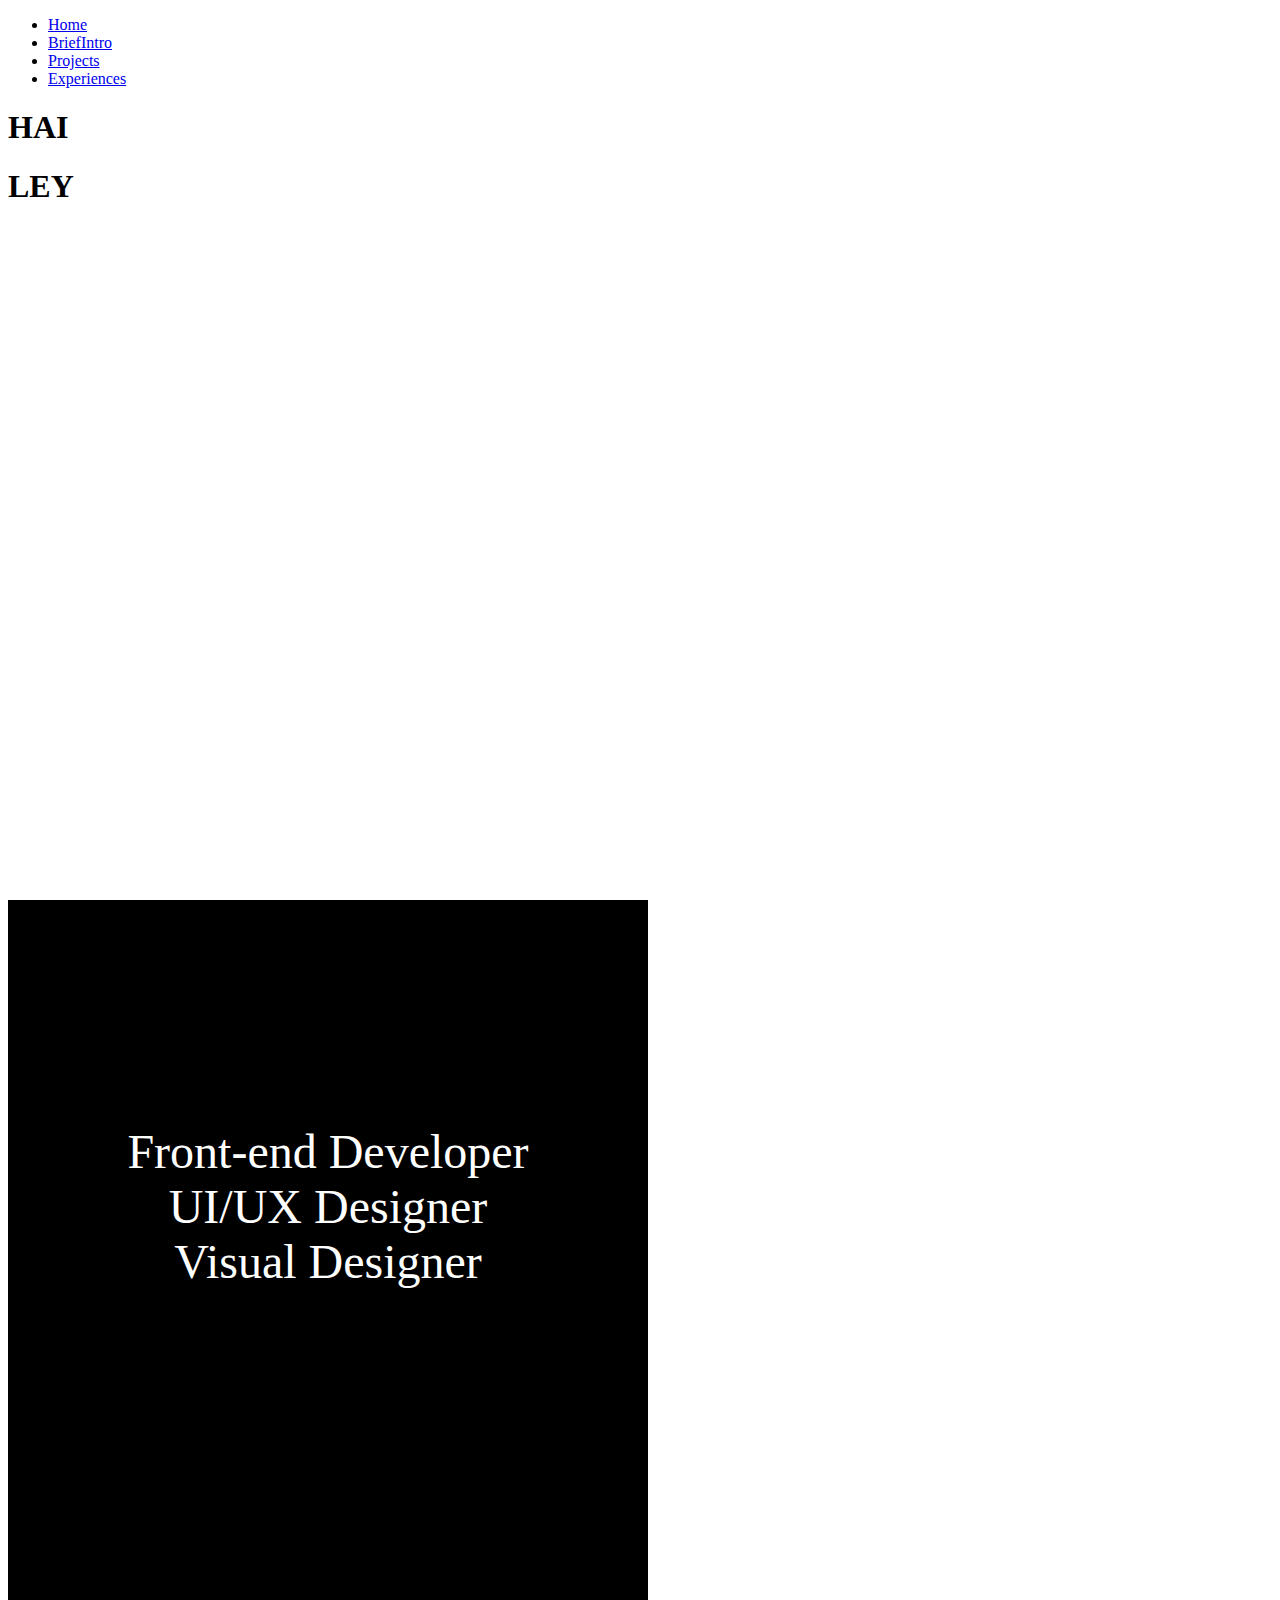
==== haileyweb.html @ f3cead24 "new" ====
<!DOCTYPE html>
<html>
<head>
    <meta charset="utf-8" />
    <meta http-equiv="X-UA-Compatible" content="IE=edge">
    <title>Hailey</title>
    <meta name="viewport" content="width=device-width, initial-scale=1">
    <link href="https://fonts.googleapis.com/css?family=Abril+Fatface|Raleway" rel="stylesheet">
    <script src="https://ajax.googleapis.com/ajax/libs/jquery/3.2.1/jquery.min.js"></script>
    <link rel="stylesheet" type="text/css" media="screen" href="main.scss" />
    <script src="main.js"></script>
</head>
<body>
    <div id="hamburger" class="collap">
        <span class="bar"></span>
        <span class="bar"></span>
        <span class="bar"></span>
        <nav class="navigate">
            <ul>
                <li><a href="#home">Home</a></li>
                <li><a href="#intro">BriefIntro</a></li>
                <li><a href="#projects">Projects</a></li>
                <li><a href="#experiences">Experiences</a></li>
            </ul>
        </nav>
    </div>
    <div id="pad">
        <div id="home" class="lefthalf" style="" onscroll="scrollfn1()">
            <h1>HAI</h1>
            <div id="left2" class="lefthalf-2" style="background-color:white;position:absolute;width:50%;height:100%;top:100%;">
            <p id="left2p" style="text-align:center;font-size:300%;width:80%;margin:0 auto;margin-top:30%;">University of Waterloo<br><br>Computational Math Major<br>Statistics Major<br>Computer Science Minor<br></p>
            </div>
            <div id="projects" class="lefthalf-3" style="background-color:black;position:absolute;width:50%;height:100%;top:200%;">
                <p style="text-align:center;font-size:300%;width:80%;margin:0 auto;margin-top:30%;">University of Waterloo<br><br>Computational Math Major<br>Statistics Major<br>Computer Science Minor<br></p>
            </div>
        </div>
        
        <div class="righthalf" style="">
            <h1>LEY</h1>
            <div id="right2" class="righthalf-2" style="background-color:black;position:absolute;width:50%;height:100%;top:100%;">
                    <p id="right2p" style="text-align:center;font-size:300%;width:80%;margin:0 auto;margin-top:35%;color:white;">Front-end Developer<br>
                    UI/UX Designer<br>Visual Designer</p>
            </div>
            <div id="right3" class="righthalf-3" style="background-color:white;position:absolute;width:50%;height:100%;top:200%;">
                    <p style="text-align:center;font-size:300%;width:80%;margin:0 auto;margin-top:35%;color:white;">Front-end Developer<br>
                    UI/UX Designer<br>Visual Designer</p>
            </div>
        </div>
    </div>
<script>
   window.onscroll = function(){
        scrollfn2()
       };

   function scrollfn2() {
       var topWindow = $(window).scrollTop();
       if (topWindow == (1006/1080) * screen.height){
        document.getElementById("left2p").style.position = "fixed";
        document.getElementById("right2p").style.position = "fixed";
       }
   }

   $('.collap').click( function() {
  
     $(this).toggleClass('expand');
    
    })
</script>
</body>
</html>
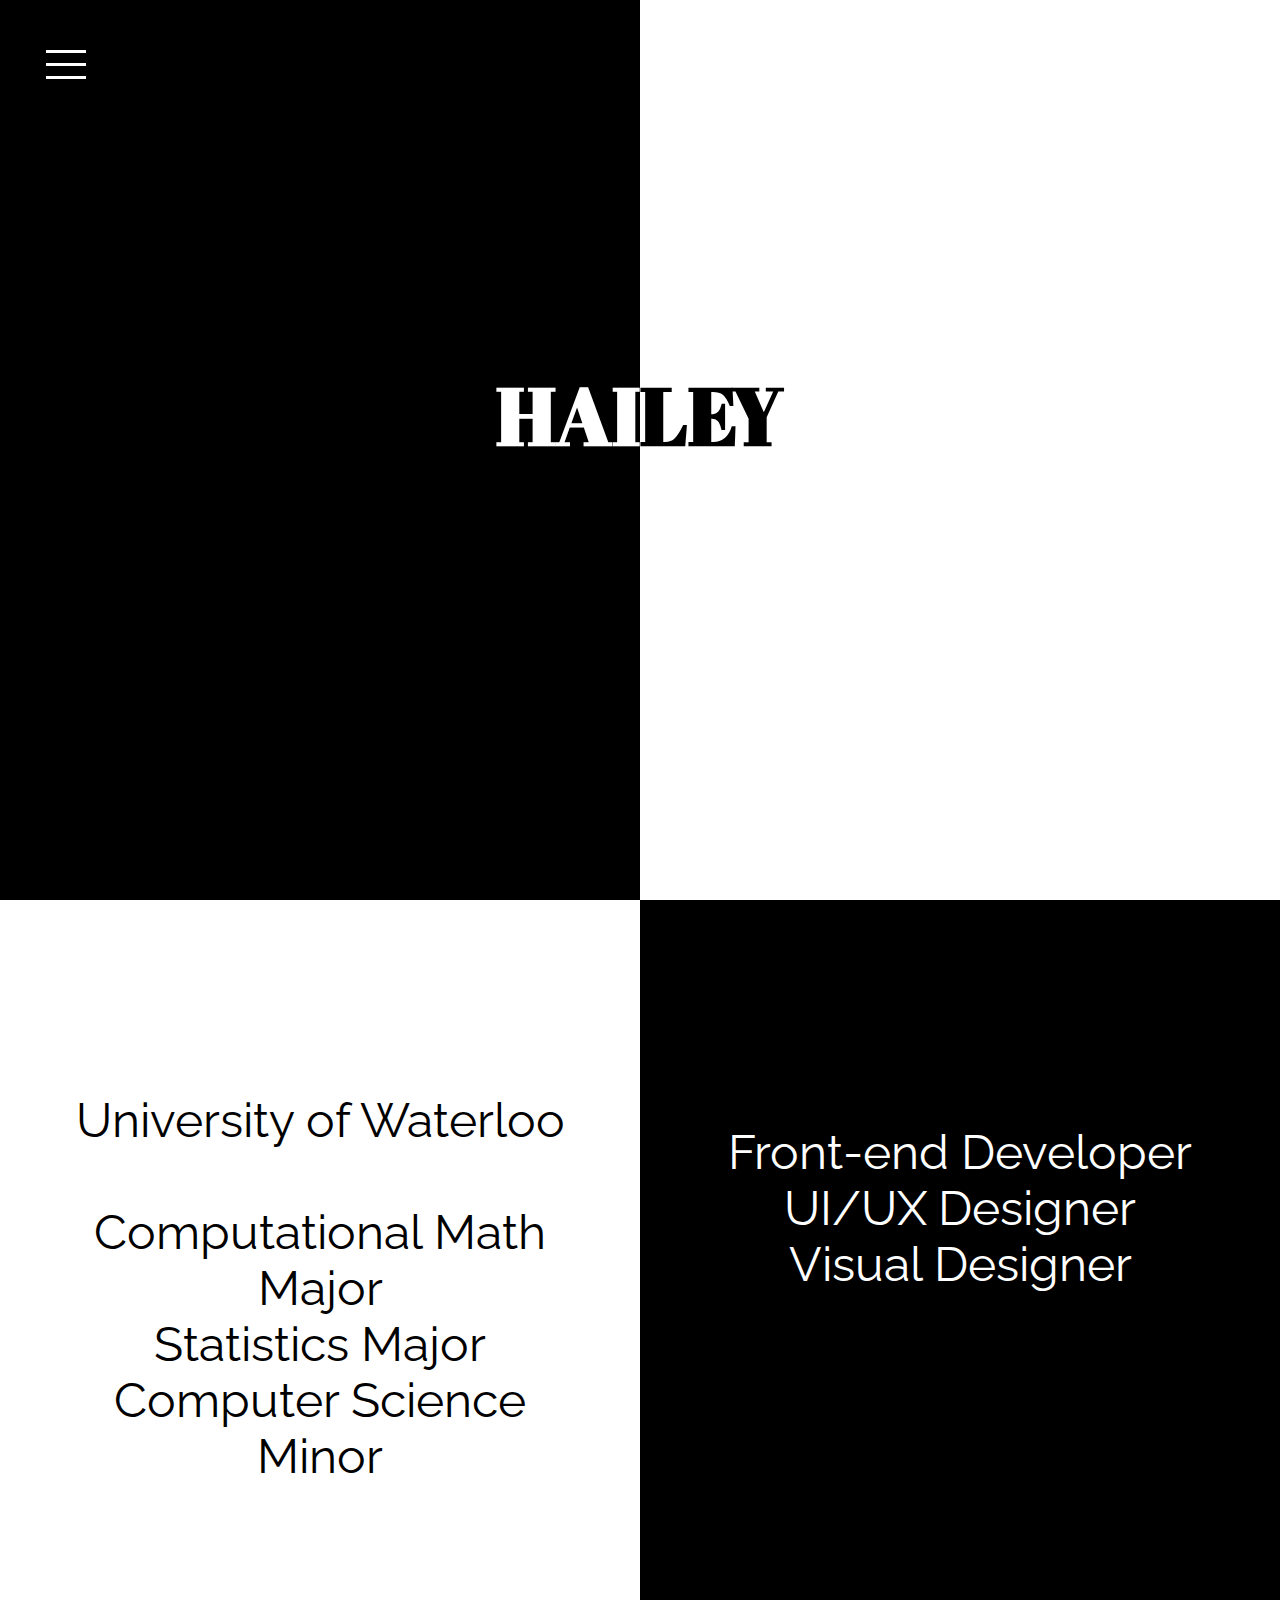
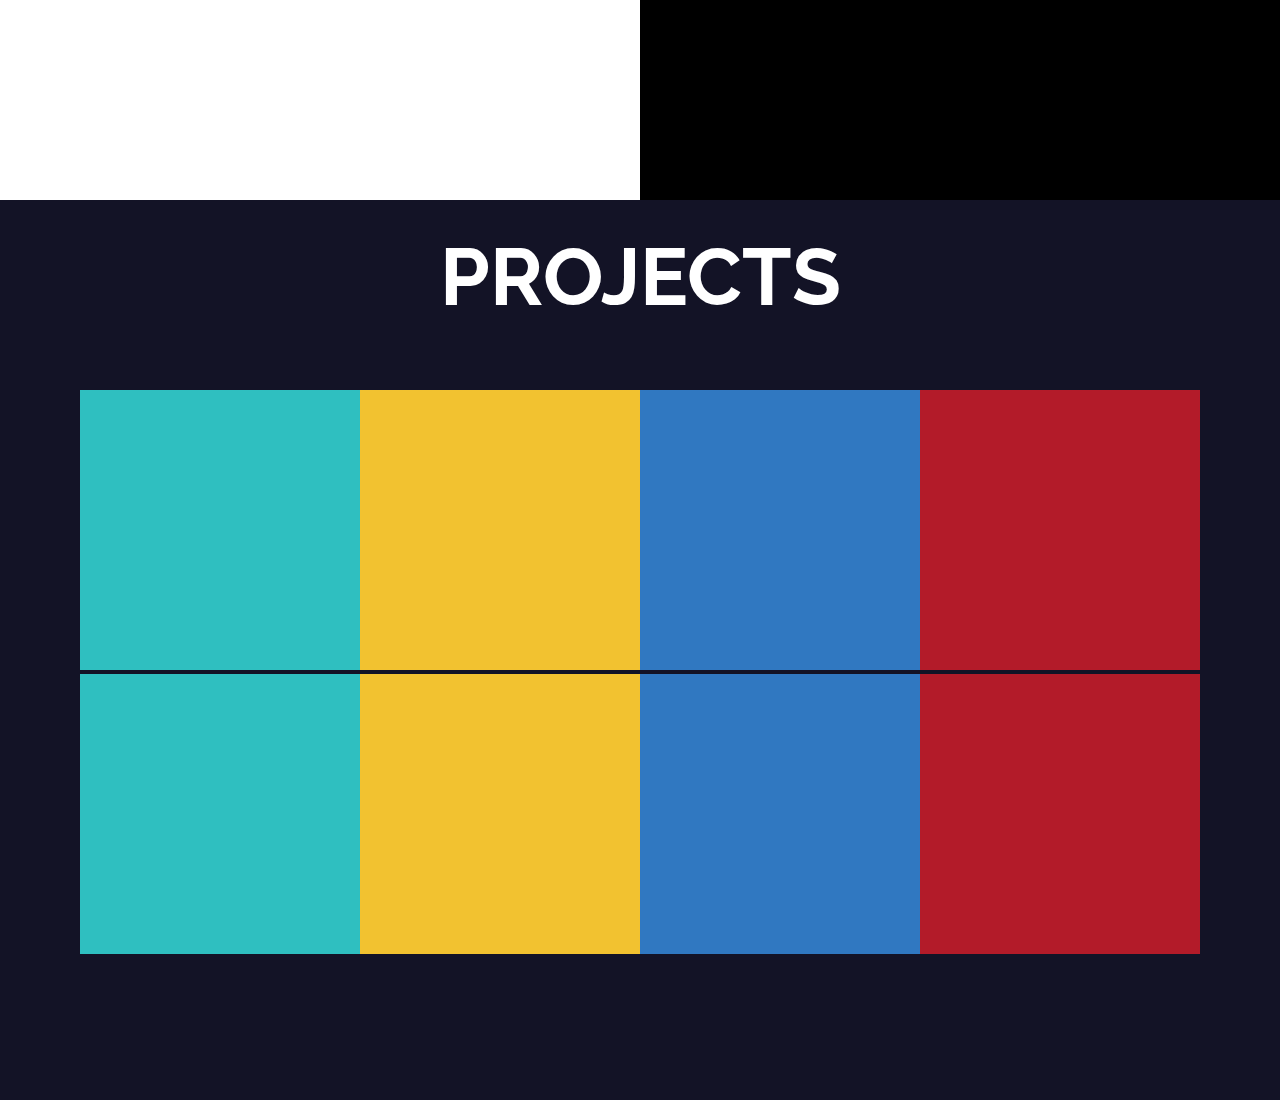
==== commit 755bb6d9: "new" ====
--- a/haileyweb.html
+++ b/haileyweb.html
@@ -1,5 +1,6 @@
 <!DOCTYPE html>
 <html>
+
 <head>
     <meta charset="utf-8" />
     <meta http-equiv="X-UA-Compatible" content="IE=edge">
@@ -7,9 +8,10 @@
     <meta name="viewport" content="width=device-width, initial-scale=1">
     <link href="https://fonts.googleapis.com/css?family=Abril+Fatface|Raleway" rel="stylesheet">
     <script src="https://ajax.googleapis.com/ajax/libs/jquery/3.2.1/jquery.min.js"></script>
-    <link rel="stylesheet" type="text/css" media="screen" href="main.scss" />
+    <link rel="stylesheet" type="text/css" media="screen" href="main.css" />
     <script src="main.js"></script>
 </head>
+
 <body>
     <div id="hamburger" class="collap">
         <span class="bar"></span>
@@ -17,38 +19,82 @@
         <span class="bar"></span>
         <nav class="navigate">
             <ul>
-                <li><a href="#home">Home</a></li>
-                <li><a href="#intro">BriefIntro</a></li>
-                <li><a href="#projects">Projects</a></li>
-                <li><a href="#experiences">Experiences</a></li>
+                <li>
+                    <a href="#home">Home</a>
+                </li>
+                <li>
+                    <a href="#intro">BriefIntro</a>
+                </li>
+                <li>
+                    <a href="#projects">Projects</a>
+                </li>
+                <li>
+                    <a href="#experiences">Experiences</a>
+                </li>
             </ul>
         </nav>
     </div>
     <div id="pad">
-        <div id="home" class="lefthalf" style="" onscroll="scrollfn1()">
-            <h1>HAI</h1>
-            <div id="left2" class="lefthalf-2" style="background-color:white;position:absolute;width:50%;height:100%;top:100%;">
-            <p id="left2p" style="text-align:center;font-size:300%;width:80%;margin:0 auto;margin-top:30%;">University of Waterloo<br><br>Computational Math Major<br>Statistics Major<br>Computer Science Minor<br></p>
+        <section id="home">
+            <div class="home-left">
+                <h1>HAI</h1>
             </div>
-            <div id="projects" class="lefthalf-3" style="background-color:black;position:absolute;width:50%;height:100%;top:200%;">
-                <p style="text-align:center;font-size:300%;width:80%;margin:0 auto;margin-top:30%;">University of Waterloo<br><br>Computational Math Major<br>Statistics Major<br>Computer Science Minor<br></p>
+
+            <div class="home-right">
+                <h1>LEY</h1>
             </div>
-        </div>
-        
-        <div class="righthalf" style="">
-            <h1>LEY</h1>
-            <div id="right2" class="righthalf-2" style="background-color:black;position:absolute;width:50%;height:100%;top:100%;">
-                    <p id="right2p" style="text-align:center;font-size:300%;width:80%;margin:0 auto;margin-top:35%;color:white;">Front-end Developer<br>
-                    UI/UX Designer<br>Visual Designer</p>
+        </section>
+        <section id="intro">
+            <div class="intro-left">
+                <p id="left2p" style="text-align:center;font-size:300%;width:80%;margin:0 auto;margin-top:30%;">University of Waterloo
+                    <br>
+                    <br>Computational Math Major
+                    <br>Statistics Major
+                    <br>Computer Science Minor
+                    <br>
+                </p>
             </div>
-            <div id="right3" class="righthalf-3" style="background-color:white;position:absolute;width:50%;height:100%;top:200%;">
-                    <p style="text-align:center;font-size:300%;width:80%;margin:0 auto;margin-top:35%;color:white;">Front-end Developer<br>
-                    UI/UX Designer<br>Visual Designer</p>
+
+            <div class="intro-right">
+                <p id="right2p" style="text-align:center;font-size:300%;width:80%;margin:0 auto;margin-top:35%;color:white;">Front-end Developer
+                    <br> UI/UX Designer
+                    <br>Visual Designer</p>
             </div>
-        </div>
+        </section>
+        <section id="projects">
+            <h2 class="title">PROJECTS</h2>
+            <div class="plist">
+                <div class="project proj1">
+
+                </div>
+                <div class="project proj2">
+
+                </div>
+                <div class="project proj3">
+
+                </div>
+                <div class="project proj4">
+
+                </div>
+            </div>
+            <div class="plist">
+                <div class="project proj1">
+
+                </div>
+                <div class="project proj2">
+
+                </div>
+                <div class="project proj3">
+
+                </div>
+                <div class="project proj4">
+
+                </div>
+            </div>
+        </section>
     </div>
-<script>
-   window.onscroll = function(){
+    <script>
+  /* window.onscroll = function(){
         scrollfn2()
        };
 
@@ -64,7 +110,8 @@
   
      $(this).toggleClass('expand');
     
-    })
-</script>
+    })*/
+    </script>
 </body>
+
 </html>--- a/main.css
+++ b/main.css
@@ -0,0 +1,225 @@
+html {
+  font-family: "Raleway", sans-serif;
+  padding: 0;
+  margin: 0;
+  width: 100%;
+  height: 100%;
+}
+body {
+  padding: 0;
+  margin: 0;
+  width: 100%;
+  height: 100%;
+}
+h1 {
+  font-size: 500%;
+  font-family: "Abril Fatface", cursive;
+  margin: 0;
+  top: 40%;
+}
+section#home h1 {
+  position: absolute;
+}
+#pad {
+  width: 100%;
+  height: 100%;
+}
+
+/* home section */
+section#home {
+  display: block;
+  height: 100%;
+  width: 100%;
+}
+.home-left {
+  width: 50%;
+  height: 100%;
+  float: left;
+  background-color: black;
+  overflow: hidden;
+}
+.home-left h1 {
+  color: white;
+  right: 50%;
+}
+.home-right {
+  width: 50%;
+  height: 100%;
+  float: right;
+  background-color: white;
+  overflow: hidden;
+}
+.home-right h1 {
+  color: black;
+}
+/* introduction section */
+section#intro {
+  display: block;
+  height: 100%;
+  width: 100%;
+}
+.intro-right {
+  width: 50%;
+  height: 100%;
+  float: right;
+  background-color: black;
+  overflow: hidden;
+}
+.intro-right h1 {
+  color: white;
+  right: 50%;
+}
+.intro-left {
+  width: 50%;
+  height: 100%;
+  float: left;
+  background-color: white;
+  overflow: hidden;
+}
+.intro-left h1 {
+  color: black;
+}
+/* projects section */
+section#projects {
+  display: block;
+  height: 100%;
+  background-color: #131326;
+  overflow: hidden;
+  text-align: center;
+}
+
+section#projects h2 {
+  color: white;
+  font-family: "Raleway", sans-serif;
+  font-size: 80px;
+  margin-top: 30px;
+  display: inline-block;
+}
+div.project {
+  overflow: hidden;
+}
+div.project.proj1 {
+  width: 280px;
+  height: 280px;
+  float: left;
+  background-color: #2fbfc0;
+}
+div.project.proj2 {
+  width: 280px;
+  height: 280px;
+  float: left;
+  background-color: #f2c230;
+}
+div.project.proj3 {
+  width: 280px;
+  height: 280px;
+  float: left;
+  background-color: #3078c1;
+}
+div.project.proj4 {
+  width: 280px;
+  height: 280px;
+  float: left;
+  background-color: #b31b29;
+}
+.plist {
+  display: inline-block;
+}
+div.project.proj5 {
+  width: 280px;
+  height: 280px;
+  float: left;
+  background-color: #e84c2e;
+}
+div.project.proj6 {
+  width: 280px;
+  height: 280px;
+  float: left;
+  background-color: #f2c230;
+}
+div.project.proj7 {
+  width: 280px;
+  height: 280px;
+  float: left;
+  background-color: #3078c1;
+}
+div.project.proj8 {
+  width: 280px;
+  height: 280px;
+  float: left;
+  background-color: #b31b29;
+}
+/* experiences section */
+
+/* hamburger menu */
+#hamburger {
+  position: fixed;
+  top: 0;
+  left: 0;
+  bottom: 80%;
+  right: 85%;
+  cursor: pointer;
+  width: 100px;
+  height: 100px;
+  margin: auto;
+}
+.collap nav.navigate {
+  display: none;
+}
+.expand nav.navigate {
+  display: block;
+}
+.bar {
+  display: block;
+  width: 40%;
+  height: 3%;
+  margin-top: 10%;
+  background: white;
+  transition: 0.25s;
+  -webkit-transition: 0.25s;
+  -webkit-user-select: none;
+  -moz-user-select: none;
+  -ms-user-select: none;
+  user-select: none;
+}
+.expand .bar:nth-child(1) {
+  transform: translateY(10px) rotate(135deg);
+}
+.expand .bar:nth-child(2) {
+  opacity: 0;
+}
+.expand .bar:nth-child(3) {
+  transform: translateY(-10px) rotate(-135deg);
+}
+
+.expand nav {
+  position: fixed;
+  transition: all 0.25s;
+  text-align: center;
+  height: 100%;
+  width: 100%;
+  top: 0;
+  left: 0;
+  background-color: black;
+  ul {
+    transition: all 0s;
+    position: relative;
+    left: 0;
+    z-index: 2;
+  }
+  a {
+    transition: all 0.15s;
+    text-decoration: none;
+    font-size: 2em;
+    padding: 5px;
+    color: #fff;
+    display: block;
+    &:hover {
+      background-color: rgba(white, 0.8);
+      transition: all 0.15s;
+      letter-spacing: 2px;
+      color: #333;
+      border: 1px solid rgba(255, 255, 255, 0.15);
+    }
+  }
+}
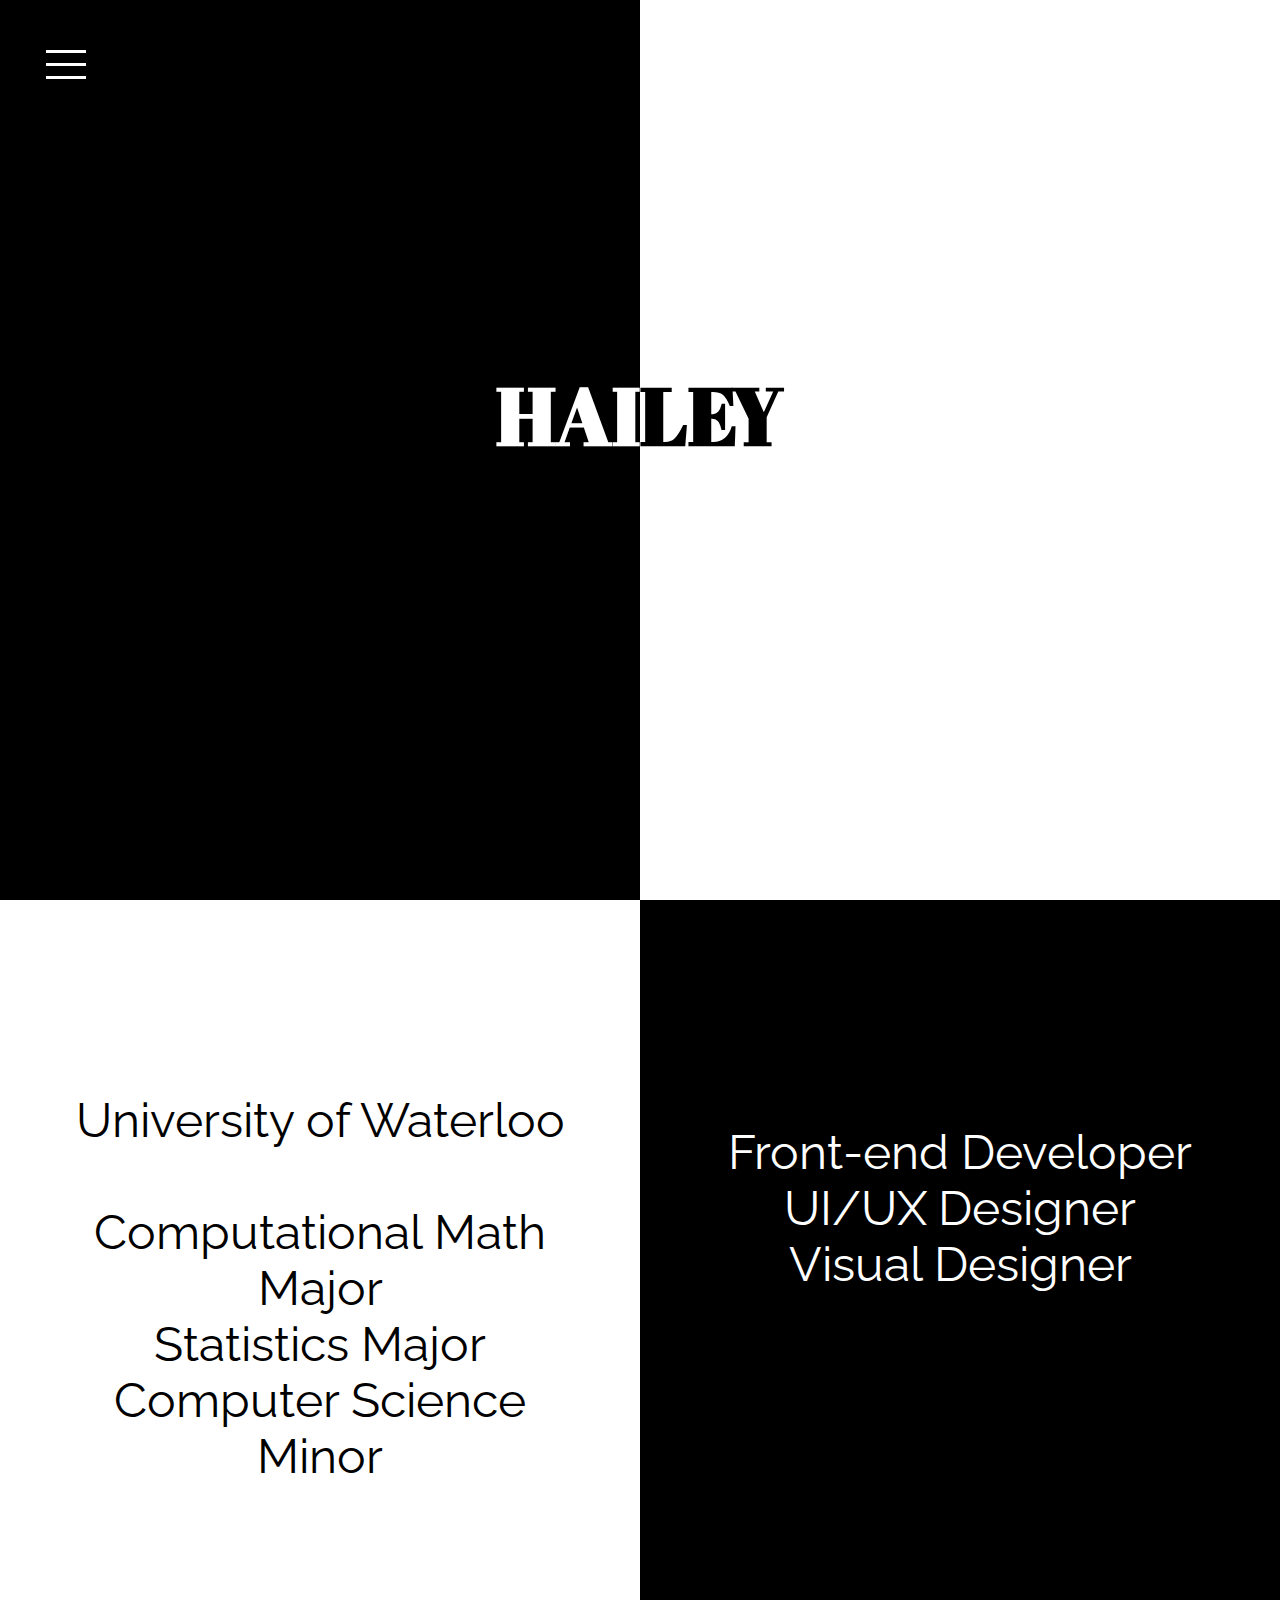
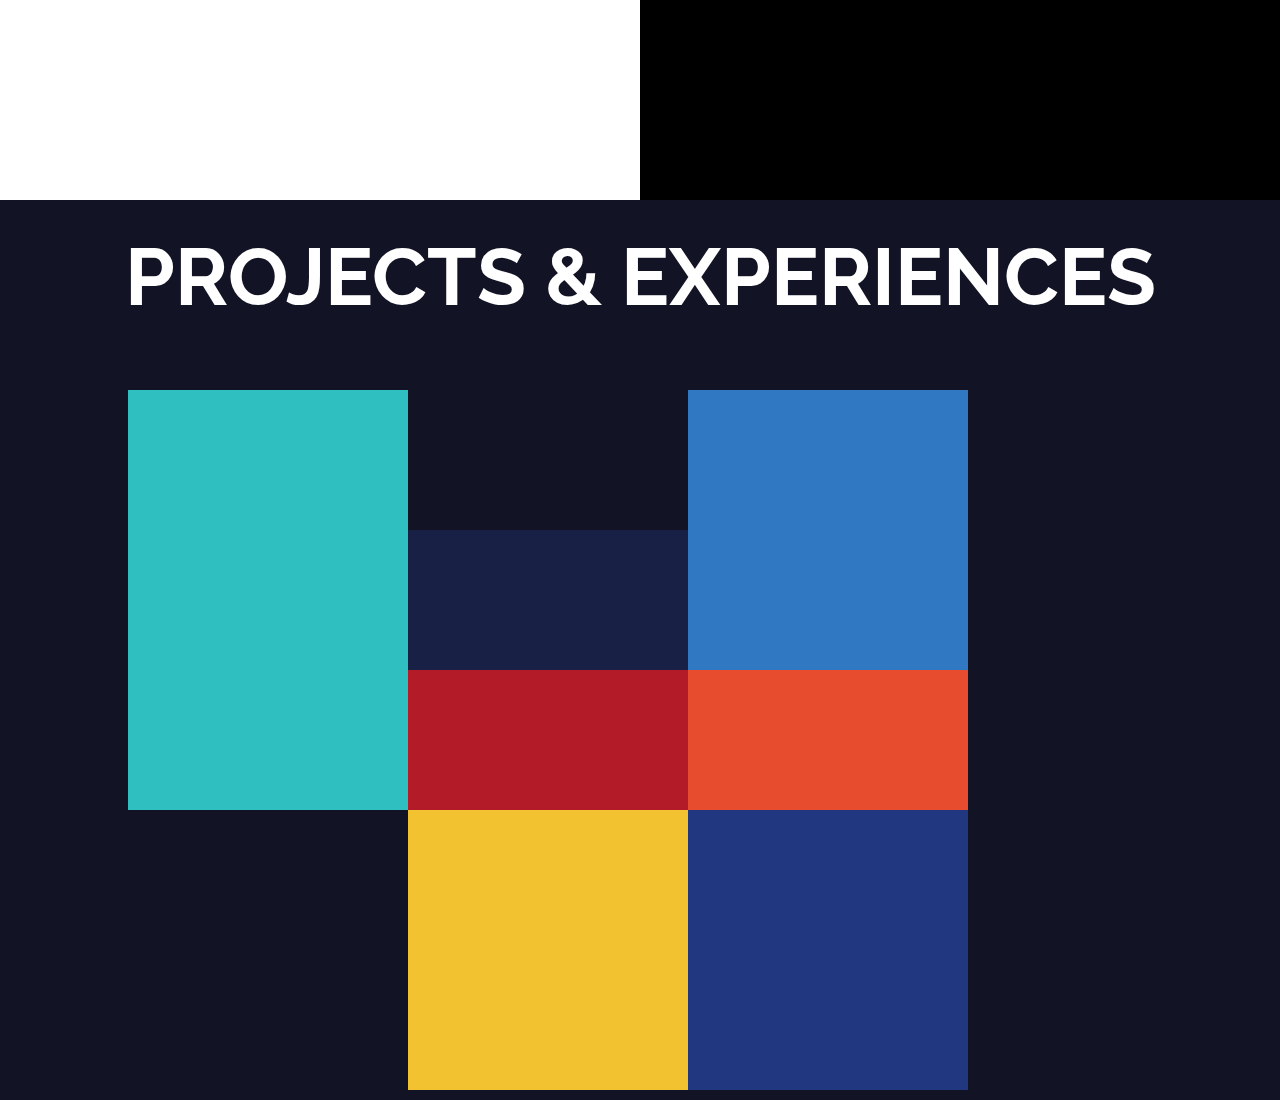
==== commit 372d41e8: "new" ====
--- a/haileyweb.html
+++ b/haileyweb.html
@@ -62,7 +62,7 @@
             </div>
         </section>
         <section id="projects">
-            <h2 class="title">PROJECTS</h2>
+            <h2 class="title">PROJECTS & EXPERIENCES</h2>
             <div class="plist">
                 <div class="project proj1">
 
@@ -76,18 +76,13 @@
                 <div class="project proj4">
 
                 </div>
-            </div>
-            <div class="plist">
-                <div class="project proj1">
+                <div class="project proj5">
 
                 </div>
-                <div class="project proj2">
+                <div class="project proj6">
 
                 </div>
-                <div class="project proj3">
-
-                </div>
-                <div class="project proj4">
+                <div class="project proj7">
 
                 </div>
             </div>
--- a/main.css
+++ b/main.css
@@ -82,10 +82,10 @@
 /* projects section */
 section#projects {
   display: block;
-  height: 100%;
   background-color: #131326;
   overflow: hidden;
   text-align: center;
+  min-height: 100%;
 }
 
 section#projects h2 {
@@ -100,15 +100,16 @@
 }
 div.project.proj1 {
   width: 280px;
-  height: 280px;
+  height: 420px;
   float: left;
   background-color: #2fbfc0;
 }
 div.project.proj2 {
   width: 280px;
-  height: 280px;
-  float: left;
-  background-color: #f2c230;
+  height: 140px;
+  margin-top: 140px;
+  float: left;
+  background-color: #182045;
 }
 div.project.proj3 {
   width: 280px;
@@ -118,12 +119,13 @@
 }
 div.project.proj4 {
   width: 280px;
-  height: 280px;
+  height: 140px;
   float: left;
   background-color: #b31b29;
 }
 .plist {
   display: inline-block;
+  width: 80%;
 }
 div.project.proj5 {
   width: 280px;
@@ -134,20 +136,18 @@
 div.project.proj6 {
   width: 280px;
   height: 280px;
+  margin-left: 280px;
+  margin-top: -140px;
   float: left;
   background-color: #f2c230;
 }
+
 div.project.proj7 {
   width: 280px;
   height: 280px;
   float: left;
-  background-color: #3078c1;
-}
-div.project.proj8 {
-  width: 280px;
-  height: 280px;
-  float: left;
-  background-color: #b31b29;
+  margin-top: -140px;
+  background-color: #213880;
 }
 /* experiences section */
 
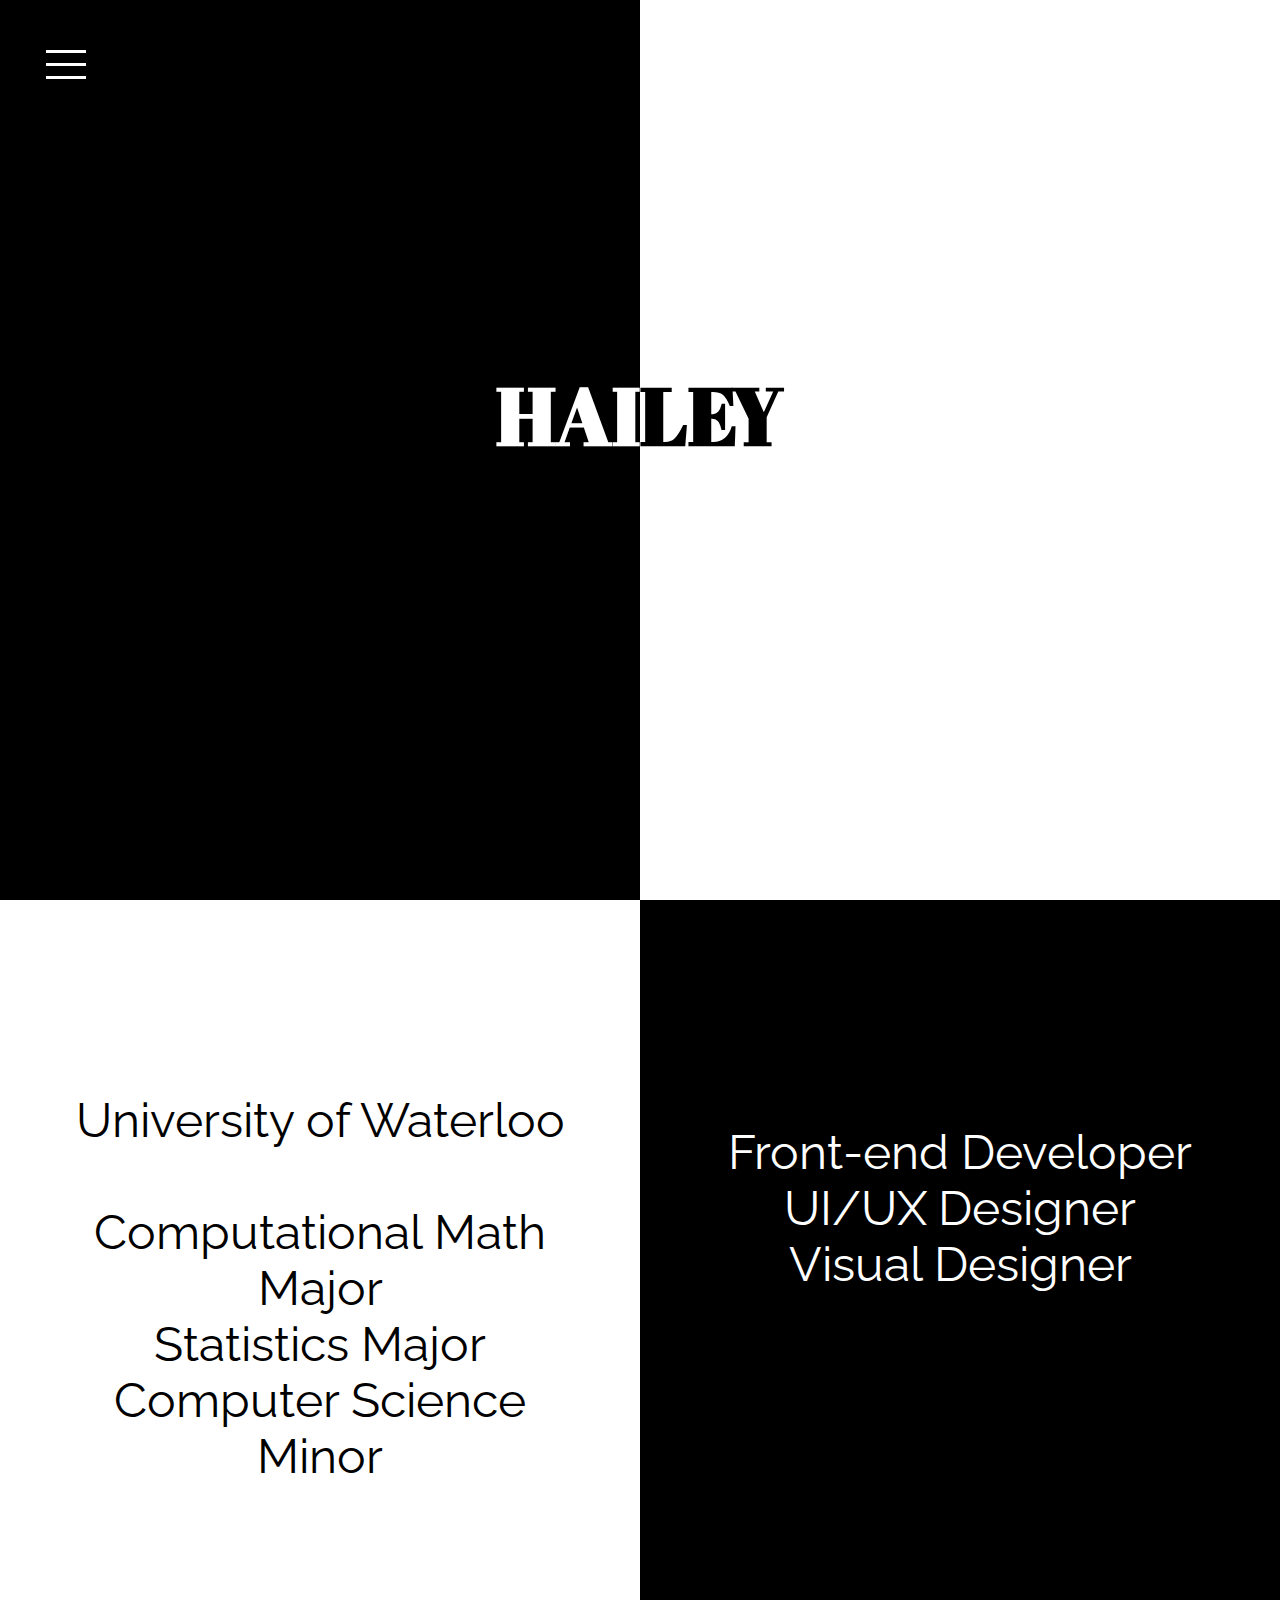
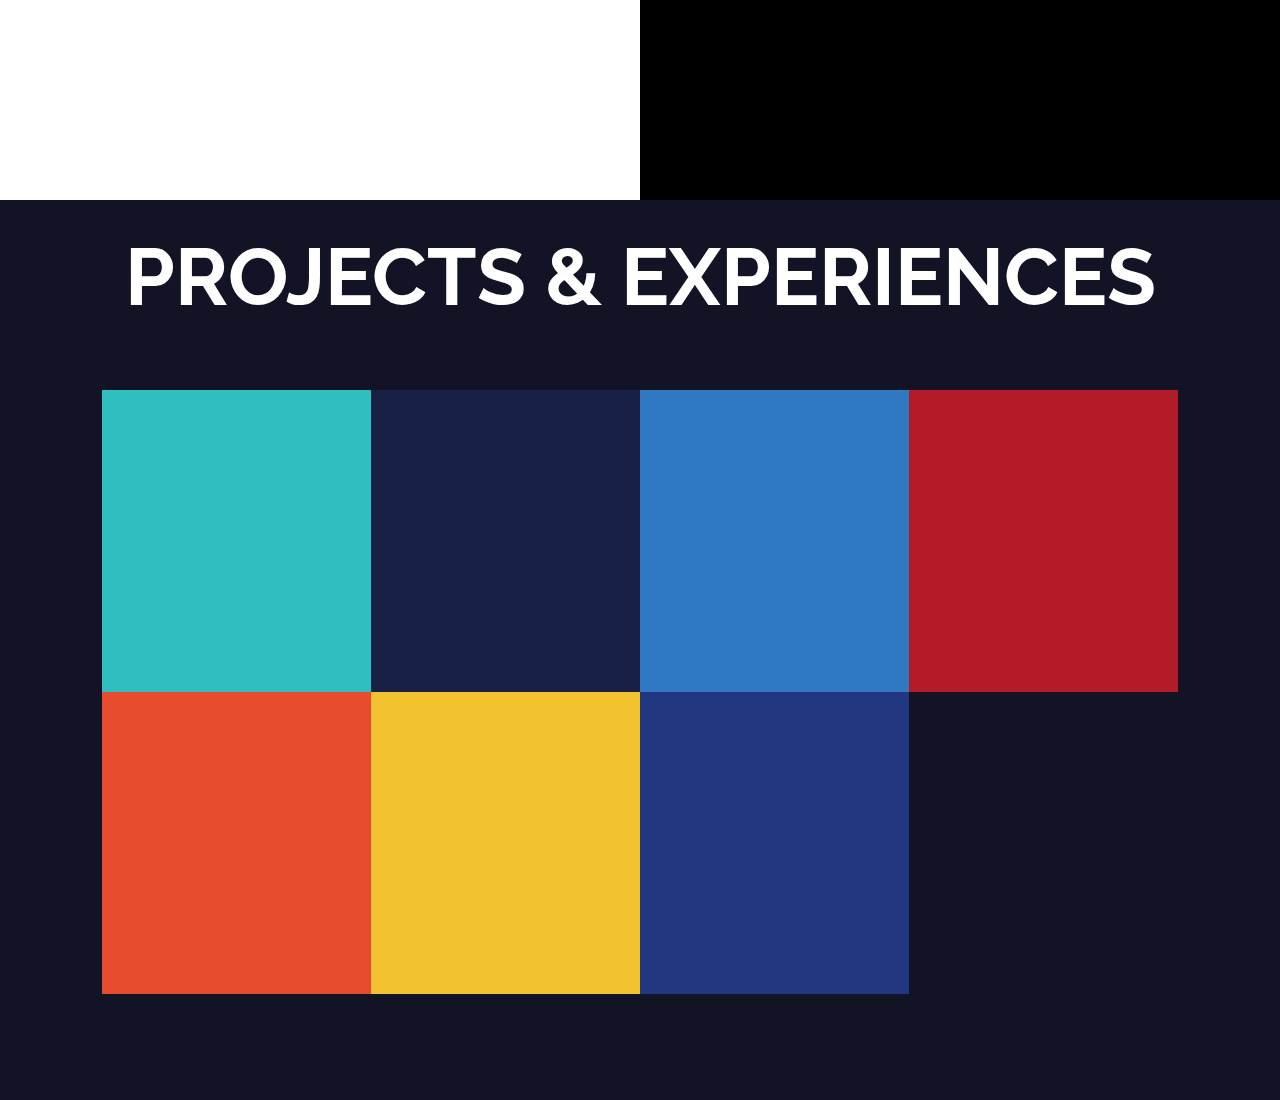
==== commit cba46963: "new" ====
--- a/haileyweb.html
+++ b/haileyweb.html
@@ -64,27 +64,42 @@
         <section id="projects">
             <h2 class="title">PROJECTS & EXPERIENCES</h2>
             <div class="plist">
-                <div class="project proj1">
+                <div class="project backhover">
+                    <div class="proj1">
+                    </div>
+                    <div class="overlay"></div>
+                </div>
+                <div class="project backhover">
+                    <div class="proj2">
+                    </div>
+                    <div class="overlay"></div>
+                </div>
+                <div class="project backhover">
+                    <div class="proj3">
+                    </div>
+                    <div class="overlay"></div>
+                </div>
+                <div class="project backhover">
+                    <div class="proj4">
+                    </div>
+                    <div class="overlay"></div>
+                </div>
+                <div class="project backhover">
+                    <div class="proj5">
+                    </div>
+                    <div class="overlay"></div>
+                </div>
+                <div class="project backhover">
+                    <div class="proj6">
+                    </div>
+                    <div class="overlay"></div>
+                </div>
+                <div class="project backhover">
+                    <div class="proj7">
+                    </div>
+                    <div class="overlay"></div>
+                </div>
 
-                </div>
-                <div class="project proj2">
-
-                </div>
-                <div class="project proj3">
-
-                </div>
-                <div class="project proj4">
-
-                </div>
-                <div class="project proj5">
-
-                </div>
-                <div class="project proj6">
-
-                </div>
-                <div class="project proj7">
-
-                </div>
             </div>
         </section>
     </div>
--- a/main.css
+++ b/main.css
@@ -95,59 +95,91 @@
   margin-top: 30px;
   display: inline-block;
 }
-div.project {
-  overflow: hidden;
-}
-div.project.proj1 {
-  width: 280px;
-  height: 420px;
-  float: left;
-  background-color: #2fbfc0;
-}
-div.project.proj2 {
-  width: 280px;
-  height: 140px;
-  margin-top: 140px;
-  float: left;
-  background-color: #182045;
-}
-div.project.proj3 {
-  width: 280px;
-  height: 280px;
-  float: left;
-  background-color: #3078c1;
-}
-div.project.proj4 {
-  width: 280px;
-  height: 140px;
-  float: left;
-  background-color: #b31b29;
-}
 .plist {
   display: inline-block;
-  width: 80%;
-}
-div.project.proj5 {
-  width: 280px;
-  height: 280px;
+  width: 84%;
+}
+div.project {
+  float: left;
+  width: 25%;
+  height: 302px;
+}
+.backhover .overlay {
+  top: 0px;
+  right: 0px;
+  bottom: 0px;
+  left: 0px;
+  opacity: 0;
+}
+.backhover:hover .overlay {
+  opacity: 0.4;
+  height: 100%;
+  width: 100%;
+  background-color: #131227;
+  background-image: url("icons/lupe-2.png");
+  background-repeat: no-repeat;
+  background-position: center center;
+}
+.backhover .overlay {
+  transition: all 0.4s ease-in-out;
+  -webkit-transition: all 0.4s ease-in-out;
+  -moz-transition: all 0.4s ease-in-out;
+  -ms-transition: all 0.4s ease-in-out;
+  -o-transition: all 0.4s ease-in-out;
+}
+.backhover:hover .overlay {
+  transition: all 0.2s ease-in-out;
+  -webkit-transition: all 0.2s ease-in-out;
+  -moz-transition: all 0.2s ease-in-out;
+  -ms-transition: all 0.2s ease-in-out;
+  -o-transition: all 0.2s ease-in-out;
+}
+
+div.proj1 {
+  width: 100%;
+  height: 100%;
+  background-color: #2fbfc0;
+}
+div.proj2 {
+  width: 100%;
+  height: 100%;
+  float: left;
+  background-color: #182045;
+}
+div.proj3 {
+  width: 100%;
+  height: 100%;
+  float: left;
+  background-color: #3078c1;
+}
+div.proj4 {
+  width: 100%;
+  height: 100%;
+  float: left;
+  background-color: #b31b29;
+}
+
+div.proj5 {
+  width: 100%;
+  height: 100%;
   float: left;
   background-color: #e84c2e;
 }
-div.project.proj6 {
-  width: 280px;
-  height: 280px;
-  margin-left: 280px;
-  margin-top: -140px;
+div.proj6 {
+  width: 100%;
+  height: 100%;
   float: left;
   background-color: #f2c230;
 }
 
-div.project.proj7 {
-  width: 280px;
-  height: 280px;
-  float: left;
-  margin-top: -140px;
+div.proj7 {
+  width: 100%;
+  height: 100%;
   background-color: #213880;
+}
+
+div.overlay:after {
+  opacity: 100;
 }
 /* experiences section */
 
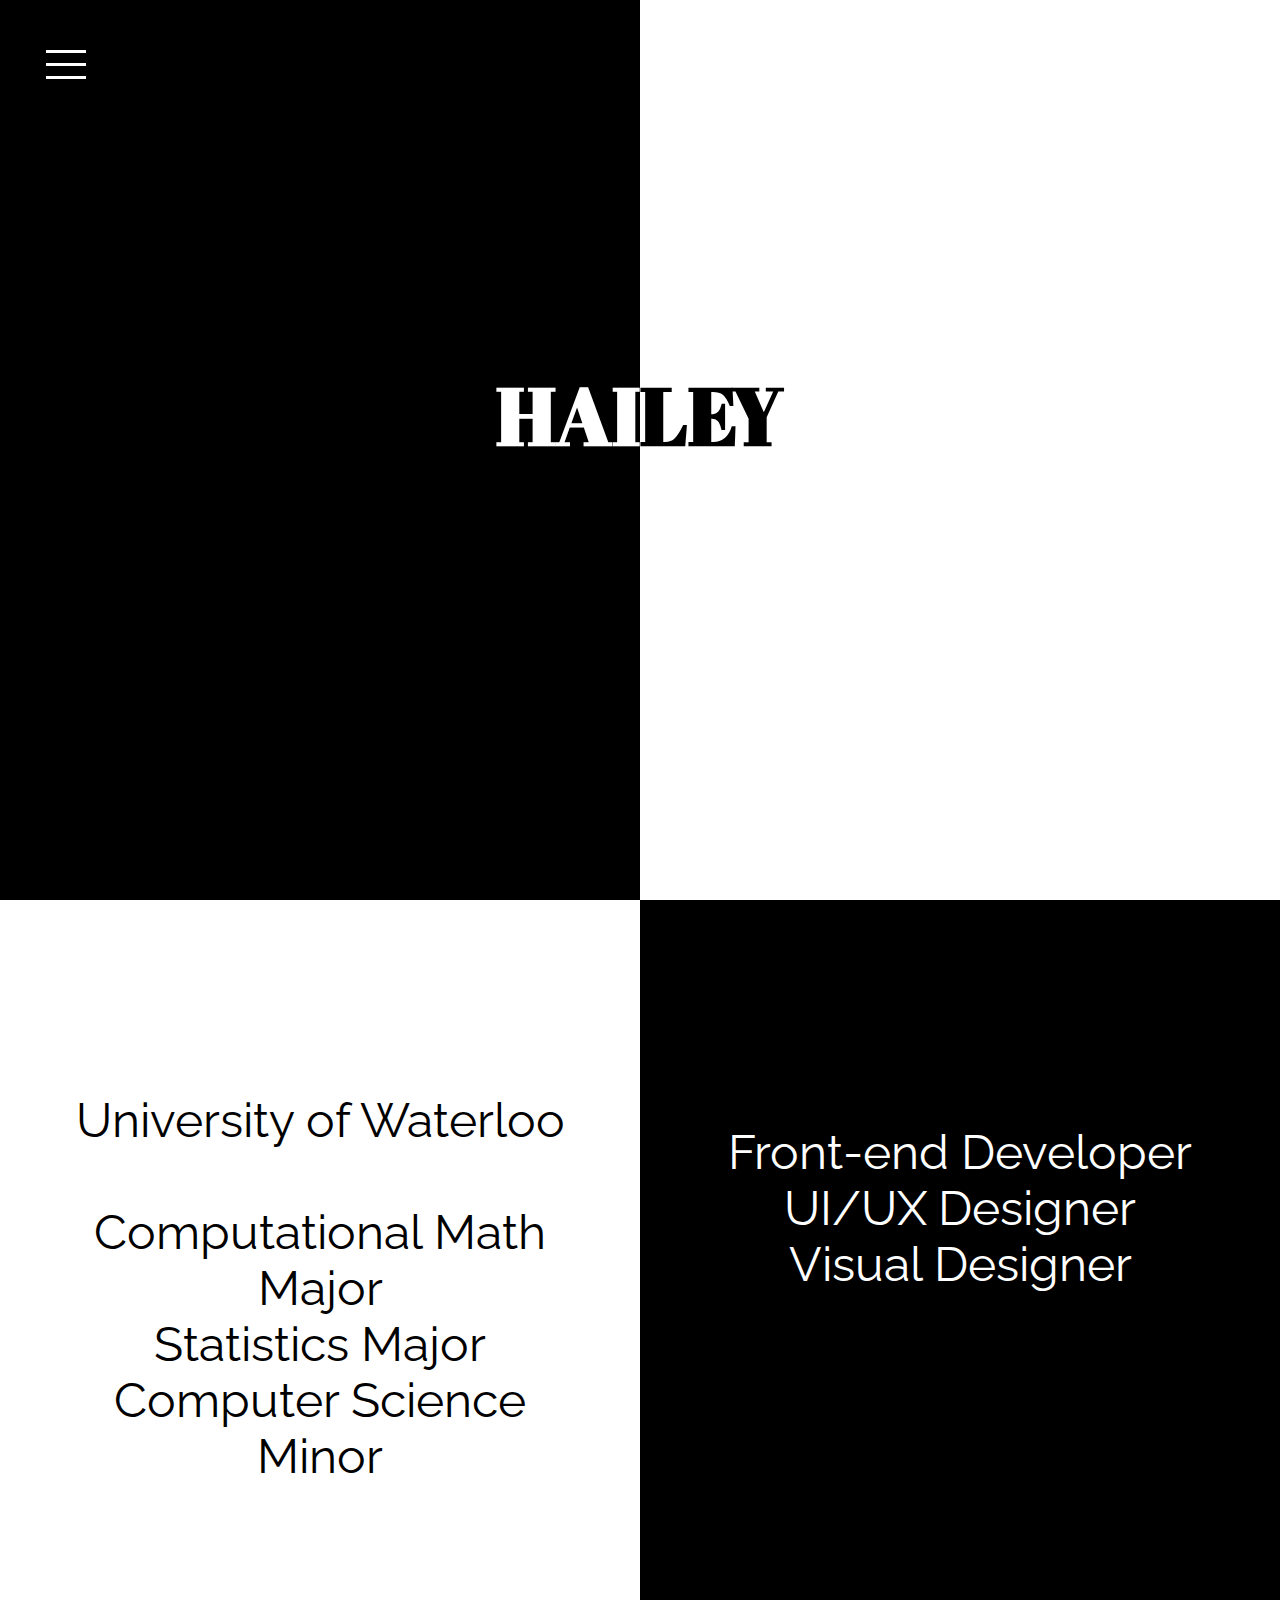
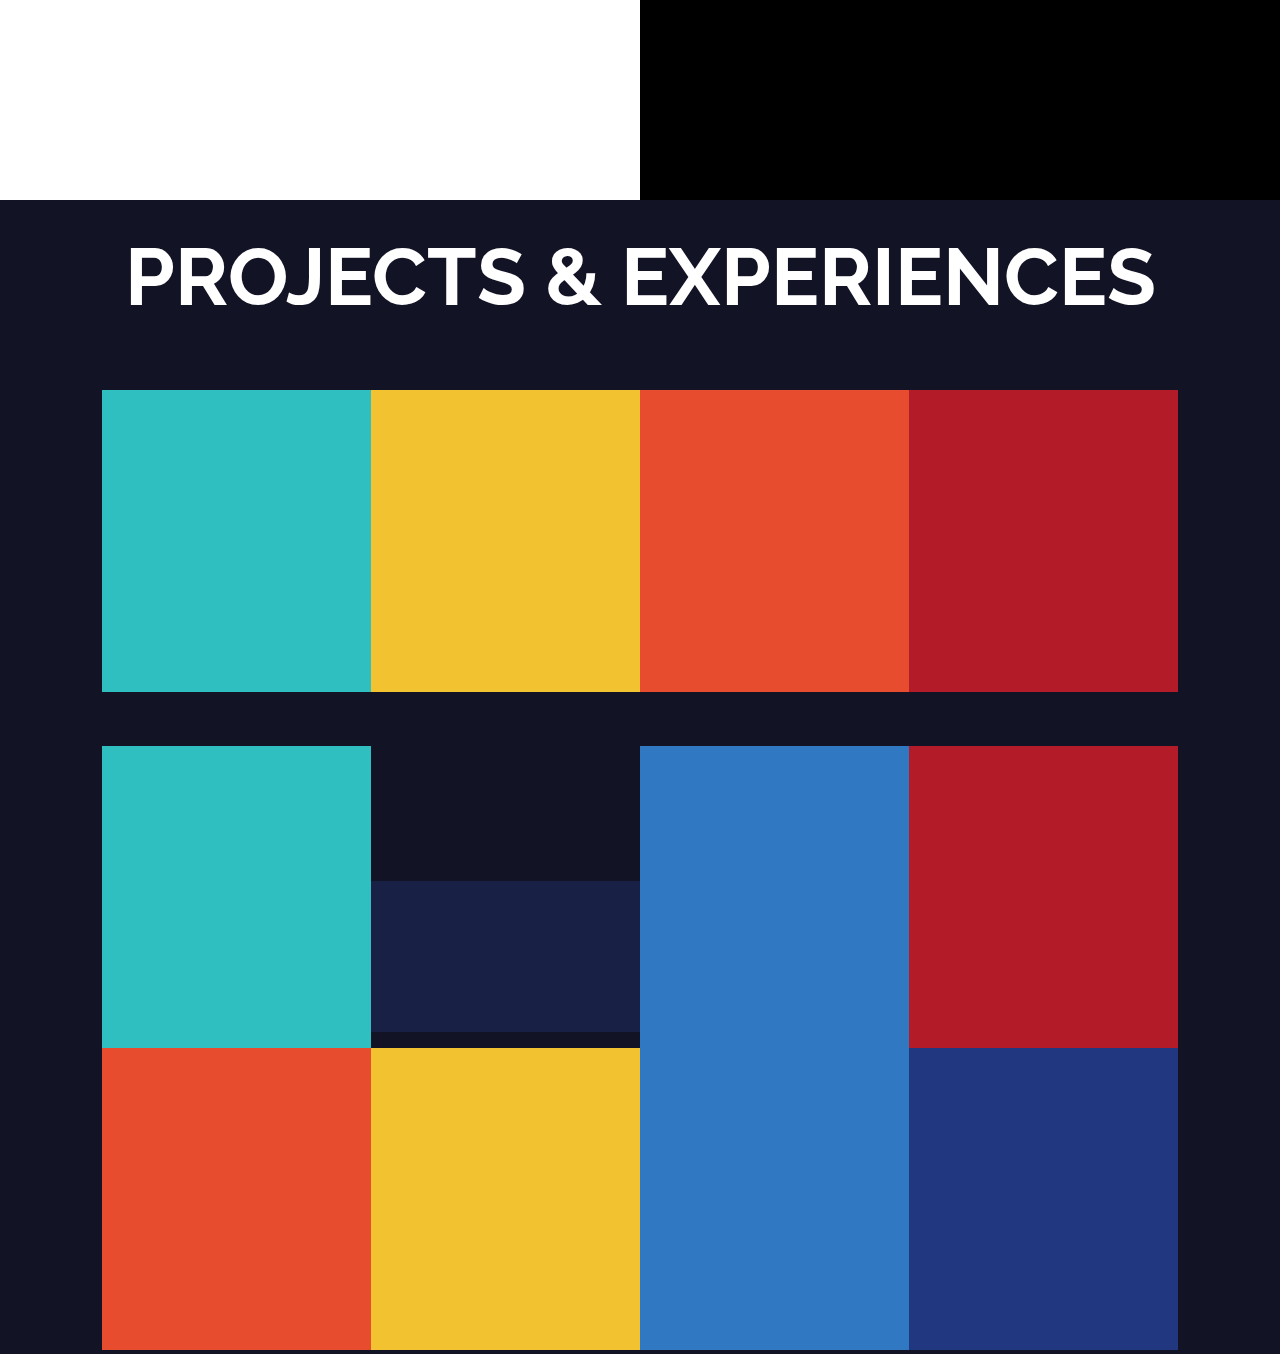
==== commit 0b32790a: "img" ====
--- a/haileyweb.html
+++ b/haileyweb.html
@@ -63,41 +63,63 @@
         </section>
         <section id="projects">
             <h2 class="title">PROJECTS & EXPERIENCES</h2>
+            <div class="elist">
+                <div class="project backhover">
+                    <div class="pr proj1" style="float:none;">
+                    </div>
+                    <div class="overlay" style="margin-top:-302px;">fff</div>
+                </div>
+                <div class="project backhover">
+                    <div class="pr proj6" style="float:none;">
+                    </div>
+                    <div class="overlay" style="margin-top:-302px;">fff</div>
+                </div>
+                <div class="project backhover">
+                    <div class="pr proj5" style="float:none;">
+                    </div>
+                    <div class="overlay" style="margin-top:-302px;">fff</div>
+                </div>
+                <div class="project backhover">
+                    <div class="pr proj4" style="float:none;">
+                    </div>
+                    <div class="overlay" style="margin-top:-302px;">fff</div>
+                </div>
+            </div>
             <div class="plist">
                 <div class="project backhover">
-                    <div class="proj1">
+                    <div class="pr proj1" style="float:none;">
                     </div>
-                    <div class="overlay"></div>
+                    <div class="overlay" style="margin-top:-302px;">fff</div>
+                </div>
+                <div class="project backhover ">
+                    <div class="pr proj2 ">
+                    </div>
+                    <div class="overlay " style="height:50%;margin-top:50%;"></div>
                 </div>
                 <div class="project backhover">
-                    <div class="proj2">
+                    <div class=" pr proj3 ">
                     </div>
-                    <div class="overlay"></div>
+                    <div class="overlay "></div>
                 </div>
-                <div class="project backhover">
-                    <div class="proj3">
+                <div class="project backhover ">
+                    <div class="pr proj4 ">
                     </div>
-                    <div class="overlay"></div>
+                    <div class="overlay "></div>
                 </div>
-                <div class="project backhover">
-                    <div class="proj4">
+                <div class="project backhover ">
+                    <div class="pr proj5 ">
                     </div>
-                    <div class="overlay"></div>
+                    <div class="overlay "></div>
                 </div>
-                <div class="project backhover">
-                    <div class="proj5">
+                <div class="project backhover ">
+                    <div class="pr proj6 ">
                     </div>
-                    <div class="overlay"></div>
+                    <div class="overlay "></div>
                 </div>
-                <div class="project backhover">
-                    <div class="proj6">
+                <div class="project backhover ">
+                    <div class="pr proj7 ">
                     </div>
-                    <div class="overlay"></div>
-                </div>
-                <div class="project backhover">
-                    <div class="proj7">
-                    </div>
-                    <div class="overlay"></div>
+                    <div class="overlay " style="margin-top:-302px;margin-left:100%; "></div>
                 </div>
 
             </div>
@@ -111,8 +133,8 @@
    function scrollfn2() {
        var topWindow = $(window).scrollTop();
        if (topWindow == (1006/1080) * screen.height){
-        document.getElementById("left2p").style.position = "fixed";
-        document.getElementById("right2p").style.position = "fixed";
+        document.getElementById("left2p ").style.position = "fixed ";
+        document.getElementById("right2p ").style.position = "fixed ";
        }
    }
 
--- a/main.css
+++ b/main.css
@@ -86,6 +86,7 @@
   overflow: hidden;
   text-align: center;
   min-height: 100%;
+  overflow: hidden;
 }
 
 section#projects h2 {
@@ -99,6 +100,11 @@
   display: inline-block;
   width: 84%;
 }
+.elist {
+  display: inline-block;
+  width: 84%;
+  margin-bottom: 50px;
+}
 div.project {
   float: left;
   width: 25%;
@@ -134,21 +140,27 @@
   -ms-transition: all 0.2s ease-in-out;
   -o-transition: all 0.2s ease-in-out;
 }
-
+.backhover:hover .pr {
+  border: 10px solid #131227;
+  width: calc(100% - 20px);
+  height: calc(100% - 20px);
+}
 div.proj1 {
   width: 100%;
   height: 100%;
+  float: left;
   background-color: #2fbfc0;
 }
 div.proj2 {
   width: 100%;
-  height: 100%;
-  float: left;
+  height: 50%;
+  float: left;
+  margin-top: 50%;
   background-color: #182045;
 }
 div.proj3 {
   width: 100%;
-  height: 100%;
+  height: 200%;
   float: left;
   background-color: #3078c1;
 }
@@ -175,6 +187,7 @@
 div.proj7 {
   width: 100%;
   height: 100%;
+  margin-left: 100%;
   background-color: #213880;
 }
 
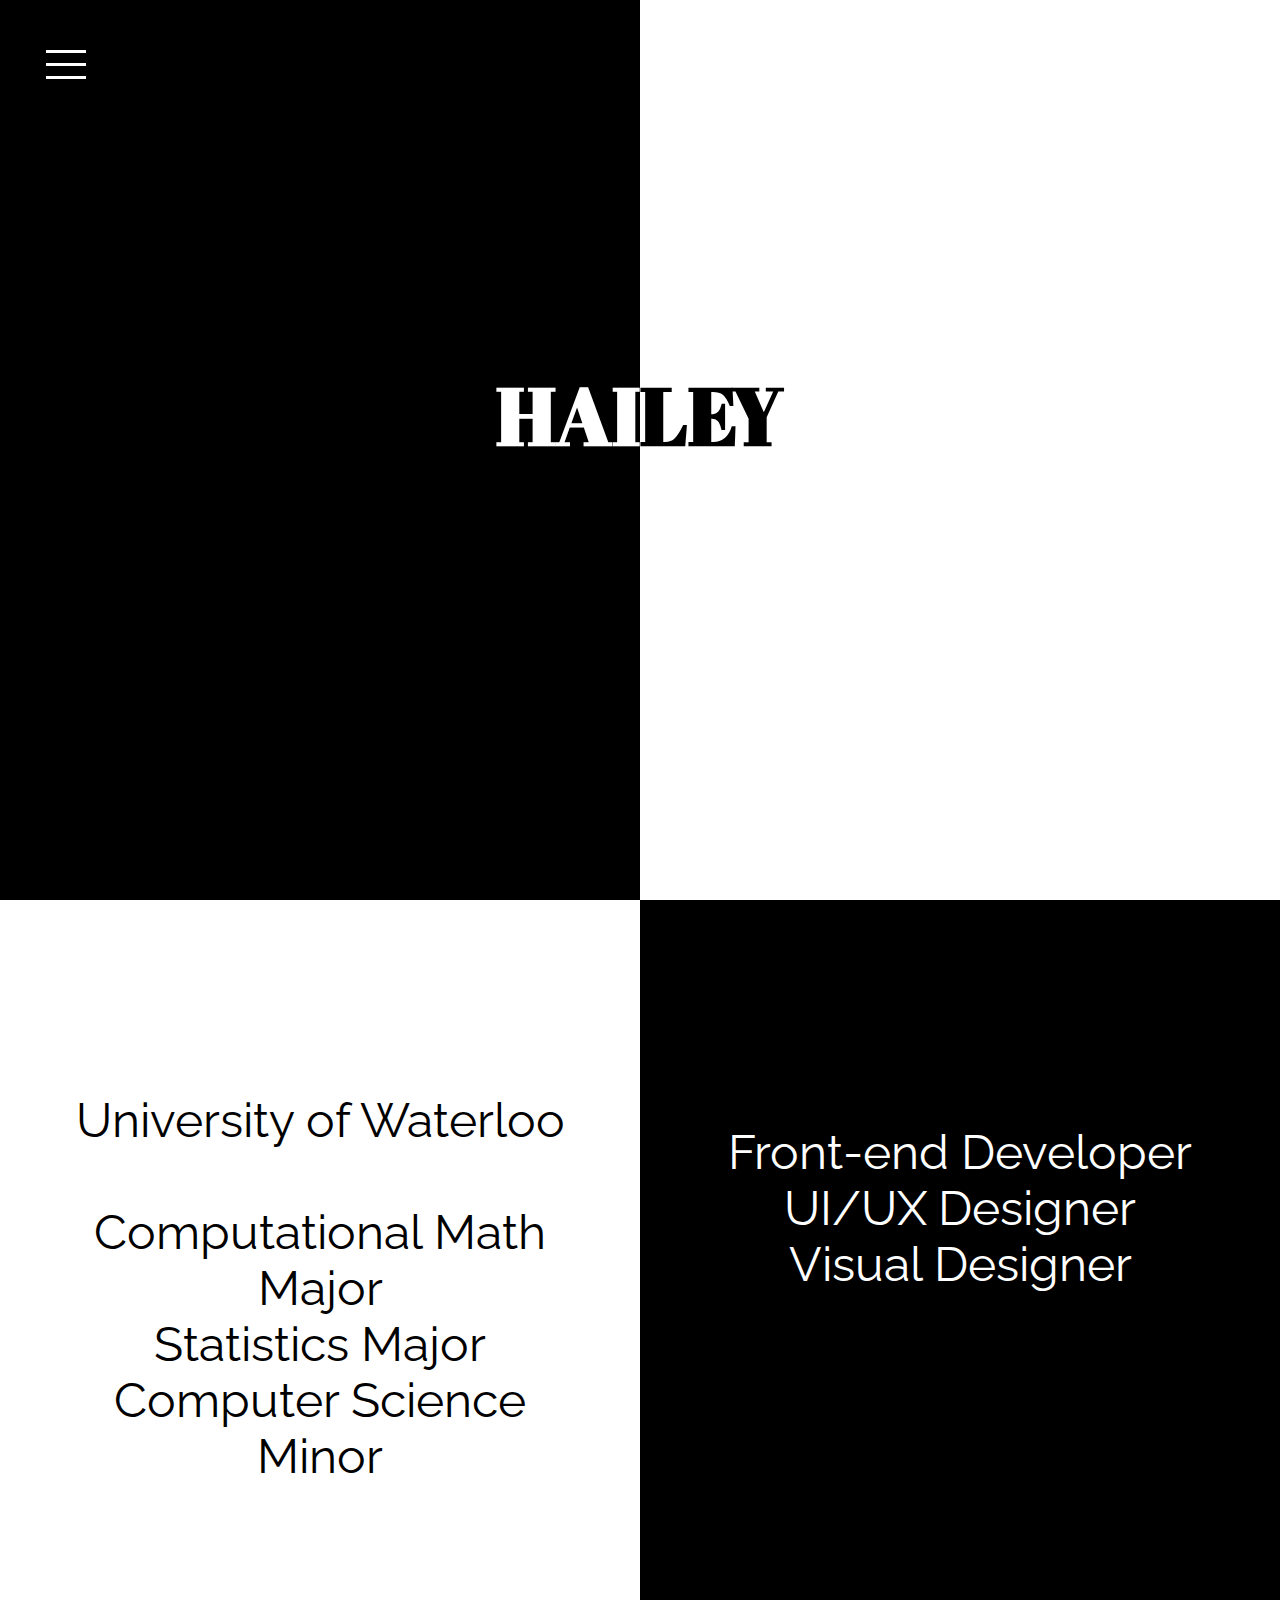
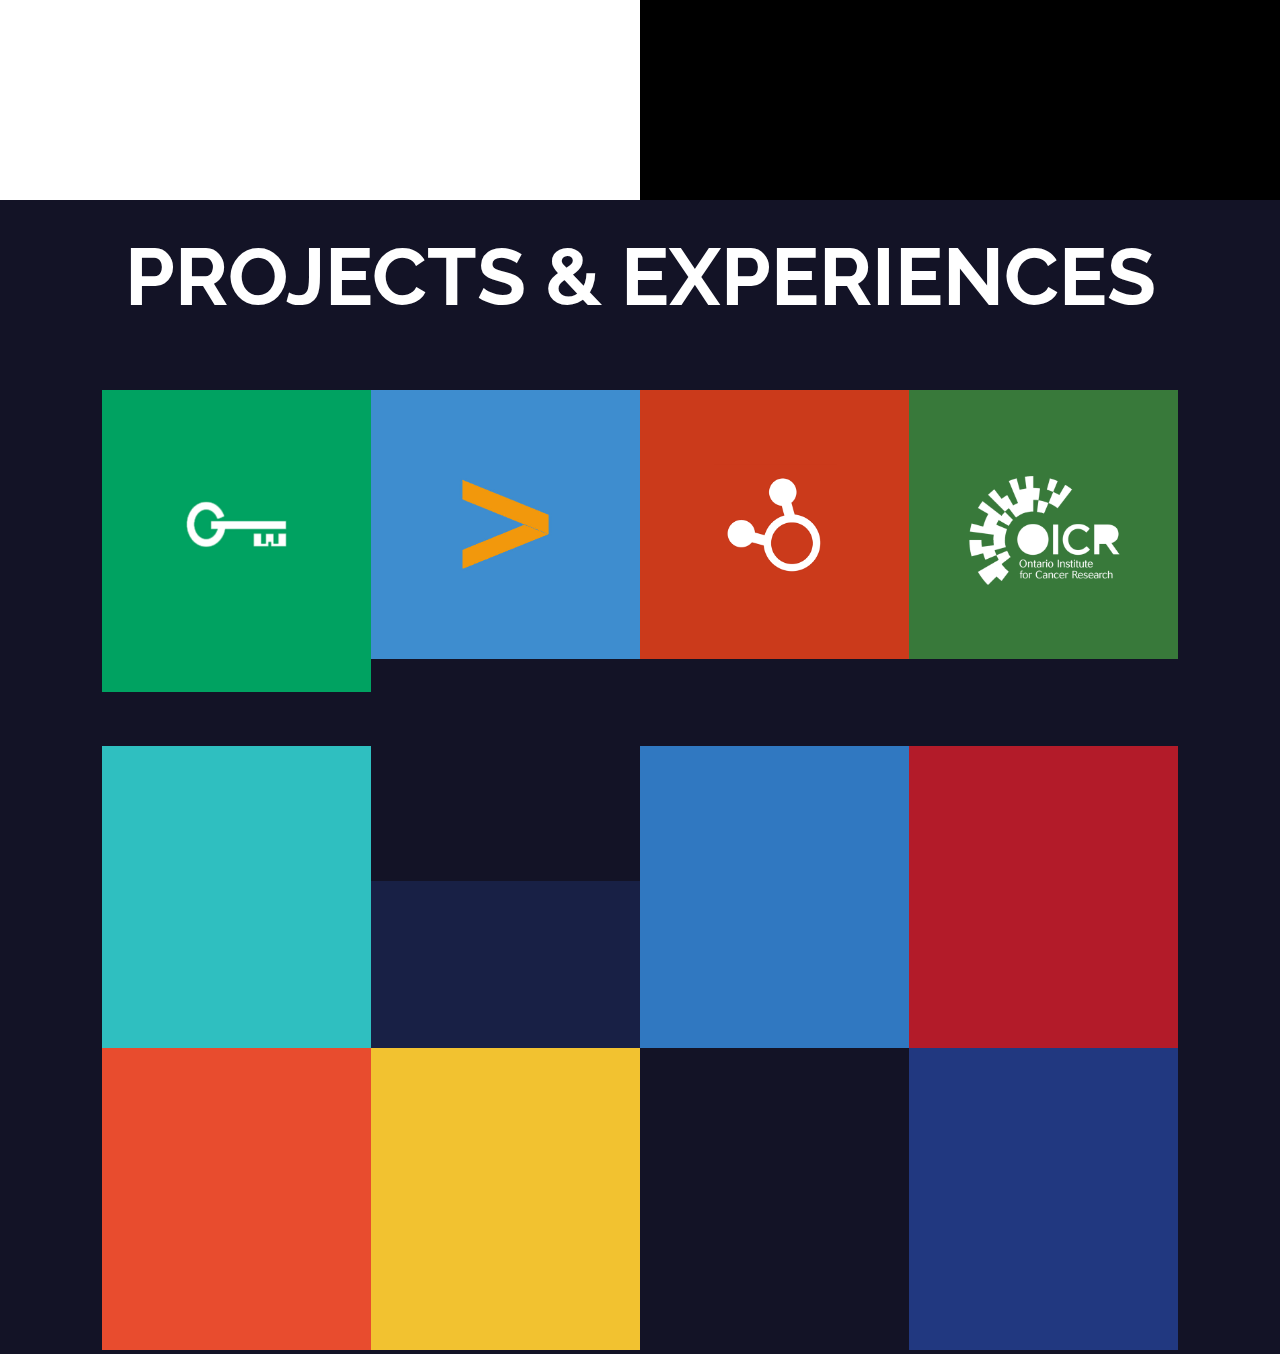
==== commit e3df0f21: "edit" ====
--- a/haileyweb.html
+++ b/haileyweb.html
@@ -12,7 +12,10 @@
     <script src="main.js"></script>
 </head>
 
-<body>
+<body id="myweb">
+    <div class="moreinfo">
+        <img src="img/acc2.jpg">
+    </div>
     <div id="hamburger" class="collap">
         <span class="bar"></span>
         <span class="bar"></span>
@@ -64,85 +67,90 @@
         <section id="projects">
             <h2 class="title">PROJECTS & EXPERIENCES</h2>
             <div class="elist">
-                <div class="project backhover">
-                    <div class="pr proj1" style="float:none;">
+                <div class="project imghover">
+                    <div class="pr exp1" onclick="seemore()">
+                        <img class="img1" src="img/gwl2.png" alt="gwl-logo" />
+                        <img class="img2" src="img/gwl.png" alt="gwl-logo" />
                     </div>
-                    <div class="overlay" style="margin-top:-302px;">fff</div>
                 </div>
                 <div class="project backhover">
-                    <div class="pr proj6" style="float:none;">
+                    <div class="pr exp2">
+                        <img class="img1" src="img/acc.jpg" alt="gwl-logo" />
+                        <img class="img2" src="img/acc2.jpg" alt="gwl-logo" />
                     </div>
-                    <div class="overlay" style="margin-top:-302px;">fff</div>
+
                 </div>
                 <div class="project backhover">
-                    <div class="pr proj5" style="float:none;">
+                    <div class="pr exp3">
+                        <img class="img1" src="img/packantslogo.png" alt="gwl-logo" />
+                        <img class="img2" src="img/packantslogo2.png" alt="gwl-logo" />
                     </div>
-                    <div class="overlay" style="margin-top:-302px;">fff</div>
+
                 </div>
                 <div class="project backhover">
-                    <div class="pr proj4" style="float:none;">
+                    <div class="pr exp4">
+                        <img class="img1" src="img/OICRlogo.png" alt="gwl-logo" />
+                        <img class="img2" src="img/OICRlogo2.png" alt="gwl-logo" />
                     </div>
-                    <div class="overlay" style="margin-top:-302px;">fff</div>
+
                 </div>
             </div>
             <div class="plist">
                 <div class="project backhover">
-                    <div class="pr proj1" style="float:none;">
+                    <div class="pr proj1">
                     </div>
-                    <div class="overlay" style="margin-top:-302px;">fff</div>
+
                 </div>
-                <div class="project backhover ">
+                <div class="project backhover">
                     <div class="pr proj2 ">
                     </div>
-                    <div class="overlay " style="height:50%;margin-top:50%;"></div>
                 </div>
                 <div class="project backhover">
                     <div class=" pr proj3 ">
                     </div>
-                    <div class="overlay "></div>
                 </div>
-                <div class="project backhover ">
+                <div class="project backhover">
                     <div class="pr proj4 ">
                     </div>
-                    <div class="overlay "></div>
                 </div>
-                <div class="project backhover ">
+                <div class="project backhover">
                     <div class="pr proj5 ">
                     </div>
-                    <div class="overlay "></div>
                 </div>
-                <div class="project backhover ">
+                <div class="project backhover">
                     <div class="pr proj6 ">
                     </div>
-                    <div class="overlay "></div>
                 </div>
-                <div class="project backhover ">
+                <div class="project backhover">
                     <div class="pr proj7 ">
                     </div>
-                    <div class="overlay " style="margin-top:-302px;margin-left:100%; "></div>
                 </div>
 
             </div>
         </section>
     </div>
     <script>
-  /* window.onscroll = function(){
-        scrollfn2()
-       };
-
-   function scrollfn2() {
-       var topWindow = $(window).scrollTop();
-       if (topWindow == (1006/1080) * screen.height){
-        document.getElementById("left2p ").style.position = "fixed ";
-        document.getElementById("right2p ").style.position = "fixed ";
-       }
-   }
-
-   $('.collap').click( function() {
-  
-     $(this).toggleClass('expand');
-    
-    })*/
+        /* window.onscroll = function(){
+              scrollfn2()
+             };
+      
+         function scrollfn2() {
+             var topWindow = $(window).scrollTop();
+             if (topWindow == (1006/1080) * screen.height){
+              document.getElementById("left2p ").style.position = "fixed ";
+              document.getElementById("right2p ").style.position = "fixed ";
+             }
+         }
+      
+         $('.collap').click( function() {
+        
+           $(this).toggleClass('expand');
+          
+          })*/
+        function seemore() {
+            var element = document.getElementById("myweb");
+            element.classList.add("getinfo")
+        }
     </script>
 </body>
 
--- a/main.css
+++ b/main.css
@@ -110,41 +110,7 @@
   width: 25%;
   height: 302px;
 }
-.backhover .overlay {
-  top: 0px;
-  right: 0px;
-  bottom: 0px;
-  left: 0px;
-  opacity: 0;
-}
-.backhover:hover .overlay {
-  opacity: 0.4;
-  height: 100%;
-  width: 100%;
-  background-color: #131227;
-  background-image: url("icons/lupe-2.png");
-  background-repeat: no-repeat;
-  background-position: center center;
-}
-.backhover .overlay {
-  transition: all 0.4s ease-in-out;
-  -webkit-transition: all 0.4s ease-in-out;
-  -moz-transition: all 0.4s ease-in-out;
-  -ms-transition: all 0.4s ease-in-out;
-  -o-transition: all 0.4s ease-in-out;
-}
-.backhover:hover .overlay {
-  transition: all 0.2s ease-in-out;
-  -webkit-transition: all 0.2s ease-in-out;
-  -moz-transition: all 0.2s ease-in-out;
-  -ms-transition: all 0.2s ease-in-out;
-  -o-transition: all 0.2s ease-in-out;
-}
-.backhover:hover .pr {
-  border: 10px solid #131227;
-  width: calc(100% - 20px);
-  height: calc(100% - 20px);
-}
+
 div.proj1 {
   width: 100%;
   height: 100%;
@@ -153,14 +119,14 @@
 }
 div.proj2 {
   width: 100%;
-  height: 50%;
+  height: 100%;
   float: left;
   margin-top: 50%;
   background-color: #182045;
 }
 div.proj3 {
   width: 100%;
-  height: 200%;
+  height: 100%;
   float: left;
   background-color: #3078c1;
 }
@@ -191,11 +157,33 @@
   background-color: #213880;
 }
 
-div.overlay:after {
-  opacity: 100;
+.pr:hover {
+  background-color: white;
 }
 /* experiences section */
 
+.exp1 {
+  width: 100%;
+  height: 100%;
+  float: left;
+  background-color: #00a261;
+}
+.pr {
+  cursor: pointer;
+}
+.pr .img1 {
+  width: 100%;
+}
+.pr .img2 {
+  display: none;
+}
+.pr:hover .img2 {
+  display: block;
+  width: 100%;
+}
+.pr:hover .img1 {
+  display: none;
+}
 /* hamburger menu */
 #hamburger {
   position: fixed;
@@ -268,3 +256,19 @@
     }
   }
 }
+
+.moreinfo,
+.moreinfo img {
+  display: none;
+}
+.getinfo .moreinfo {
+  height: 100%;
+  width: 100%;
+  display: block;
+  position: absolute;
+  background-color: white;
+  overflow: hidden;
+}
+.getinfo .moreinfo img {
+  display: block;
+}
